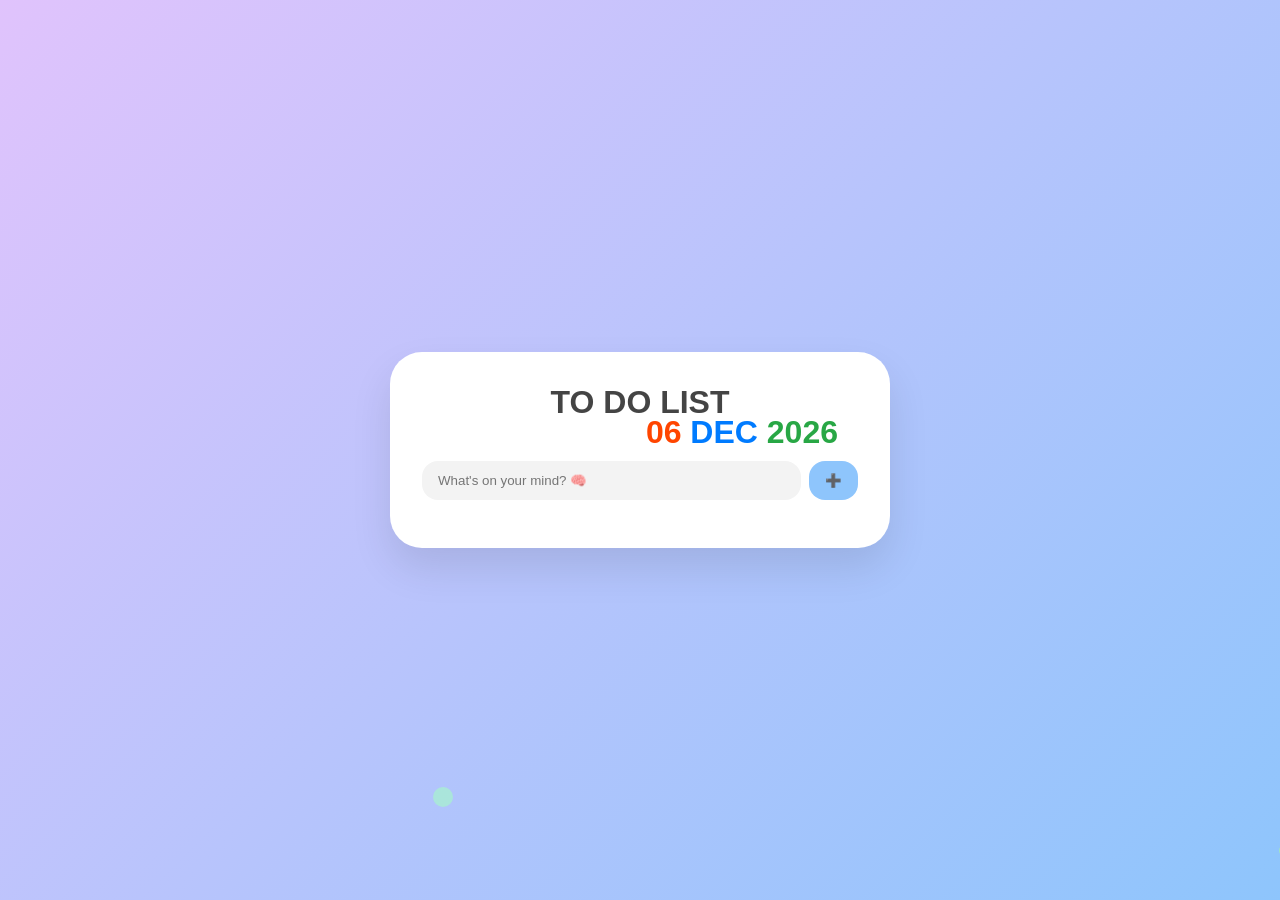
==== index.html @ 8485c05f "renamed to index.html" ====
<!DOCTYPE html>
<html lang="en">

<head>
    <meta charset="UTF-8" />
    <meta name="viewport" content="width=device-width, initial-scale=1.0" />
    <title>To-Do App (Ravi)</title>

    <style>
        * {
            margin: 0;
            padding: 0;
            box-sizing: border-box;
            font-family: 'Inter', sans-serif;
        }

       body {
    background: linear-gradient(135deg, #E0C3FC, #8EC5FC);
    min-height: 100vh;
    display: flex;
    justify-content: center;
    align-items: center;
    padding: 20px;
    overflow-x: hidden; /* Prevent horizontal overflow */
    overflow-y: auto;   /* Allow vertical scrolling */
    width: 100vw;       /* Ensure body width is fixed to viewport */
}

        .todo-container {
            background: white;
            padding: 2rem;
            border-radius: 2rem;
            width: 100%;
            max-width: 500px;
            box-shadow: 0 20px 40px rgba(0, 0, 0, 0.1);
            position: relative;
            z-index: 10;
        }

        h1 {
            text-align: center;
            margin-bottom: 1.5rem;
            font-weight: 600;
            color: #444;
        }

        .input-group {
            display: flex;
            gap: 0.5rem;
            margin-bottom: 1rem;
        }

        .input-group input,
        .input-group button {
            padding: 0.75rem 1rem;
            border: none;
            border-radius: 1rem;
        }

        .input-group input {
            flex: 1;
            background: #f3f3f3;
        }

        .input-group button {
            background: #8EC5FC;
            color: white;
            font-weight: 600;
            cursor: pointer;
            transition: 0.3s;
        }

        .input-group button:hover {
            background: #6ea8e9;
        }

        .task {
            background: #f9f9f9;
            padding: 1rem;
            border-radius: 1rem;
            margin-bottom: 1rem;
            display: flex;
            flex-direction: column;
            gap: 0.5rem;
            position: relative;
        }

        .task.complete {
            text-decoration: line-through;
            opacity: 0.6;
        }

        .task input[type="datetime-local"] {
            background: #fff;
            border: 1px solid #ddd;
            padding: 0.5rem;
            border-radius: 0.5rem;
            width: fit-content;
        }

        .task-buttons {
            display: flex;
            justify-content: flex-end;
            gap: 0.5rem;
        }

        .task-buttons button {
            background: transparent;
            border: none;
            font-size: 1rem;
            cursor: pointer;
        }

       h1 {
    text-align: center;
    margin-bottom: 2.5rem;  /* Increase bottom margin to give space for date box */
    font-weight: 600;
    color: #444;
    position: relative;
}

.date-box-wrapper {
    margin-top:10px;
    position: absolute;
    top: 20px; /* Adjust the position to give space from the top of the header */
    right: 20px; /* Keep it aligned to the right */
    display: flex;
    align-items: center;
    gap: 8px;
}



.date-box .day {
    color: orangered;
    font-weight: bold;
}

.date-box .month {
    color: #007bff;
    font-weight: bold;
}

.date-box .year {
    color: #28a745;
    font-weight: bold;
}



        /* Moving Bubbles */
       .bubble {
    position: absolute;
    border-radius: 50%;
    animation: move 10s infinite linear;
    pointer-events: none; /* So user can click through bubbles */
    z-index: 0; /* Behind the main content */
}

@keyframes move {
    0% {
        transform: translateY(0); /* Start from top */
    }
    100% {
        transform: translateY(-100vh); /* Move vertically */
    }
}


    </style>
</head>

<body>
    <div class="todo-container">
        <h1>
    TO DO LIST 
    <br>
    <div class="date-box-wrapper">
        <div class="date-box">
            <span class="day" id="dayNum"></span>
            <span class="month" id="month"></span>
            <span class="year" id="currentYear"></span>
        </div>
    </div>
</h1>



        <div class="input-group">
            <input type="text" id="task-input" placeholder="What's on your mind? 🧠">
            <button onclick="addTask()">➕</button>
        </div>
        <div id="task-list"></div>
    </div>

    <script>

        const date = new Date();

// Day, Month, and Year Formatting
const dayNum = String(date.getDate()).padStart(2, '0'); // Get day and pad it to 2 digits
const month = date.toLocaleString('en-US', { month: 'short' }).toUpperCase(); // Short month name in uppercase
const currentYear = date.getFullYear(); // Get full year

// Set values in the HTML
document.getElementById('dayNum').textContent = dayNum;
document.getElementById('month').textContent = month;
document.getElementById('currentYear').textContent = currentYear;

        // Add Task Function
        function addTask() {
            const input = document.getElementById('task-input');
            const taskText = input.value.trim();
            if (!taskText) return;

            const task = document.createElement('div');
            task.className = 'task';

            const text = document.createElement('div');
            text.textContent = taskText;
            text.contentEditable = false;

            const datetime = document.createElement('input');
            datetime.type = 'datetime-local';

            const buttons = document.createElement('div');
            buttons.className = 'task-buttons';

            const completeBtn = document.createElement('button');
            completeBtn.textContent = 'Complete';
            completeBtn.onclick = () => task.classList.toggle('complete');

            const editBtn = document.createElement('button');
            editBtn.textContent = 'Edit';
            editBtn.onclick = () => {
                text.contentEditable = !text.isContentEditable;
                editBtn.textContent = text.isContentEditable ? 'Save' : 'Edit';
            };

            const deleteBtn = document.createElement('button');
            deleteBtn.textContent = 'Delete';
            deleteBtn.onclick = () => task.remove();

            buttons.append(completeBtn, editBtn, deleteBtn);
            task.append(text, datetime, buttons);

            document.getElementById('task-list').appendChild(task);
            input.value = '';
        }

        // Add Event Listener for Enter Key to Add Task
        document.getElementById('task-input').addEventListener('keypress', function (e) {
            if (e.key === 'Enter') {
                addTask();
            }
        });

     

// Create a single colorful bubble
function createBubble() {


    const bubble = document.createElement('div');
    bubble.className = 'bubble';

    const size = Math.random() * 30 + 10; // 10px to 40px
    bubble.style.width = `${size}px`;
    bubble.style.height = `${size}px`;

    bubble.style.left = `${Math.random() * 100}vw`;
    bubble.style.top = `${Math.random() * 100}vh`;

    bubble.style.animationDuration = `${Math.random() * 10 + 5}s`; // 5s to 15s

    // Random color
    bubble.style.backgroundColor = `hsl(${Math.random() * 360}, 70%, 80%)`;

    bubble.style.opacity = 0.7 + Math.random() * 0.3; // Random opacity

    document.body.appendChild(bubble);

    bubbleCount++; // Increment bubble count

    // Remove bubble after animation ends
    setTimeout(() => {
        bubble.remove();
        bubbleCount--; // Decrease count when bubble is removed
    }, 20000); // 20s

}

// Create 3 bubbles every 500ms until the screen is full
const bubbleInterval = setInterval(() => {
    for (let i = 0; i < 3; i++) {
        createBubble();
    }
}, 500);



    </script>
</body>

</html>
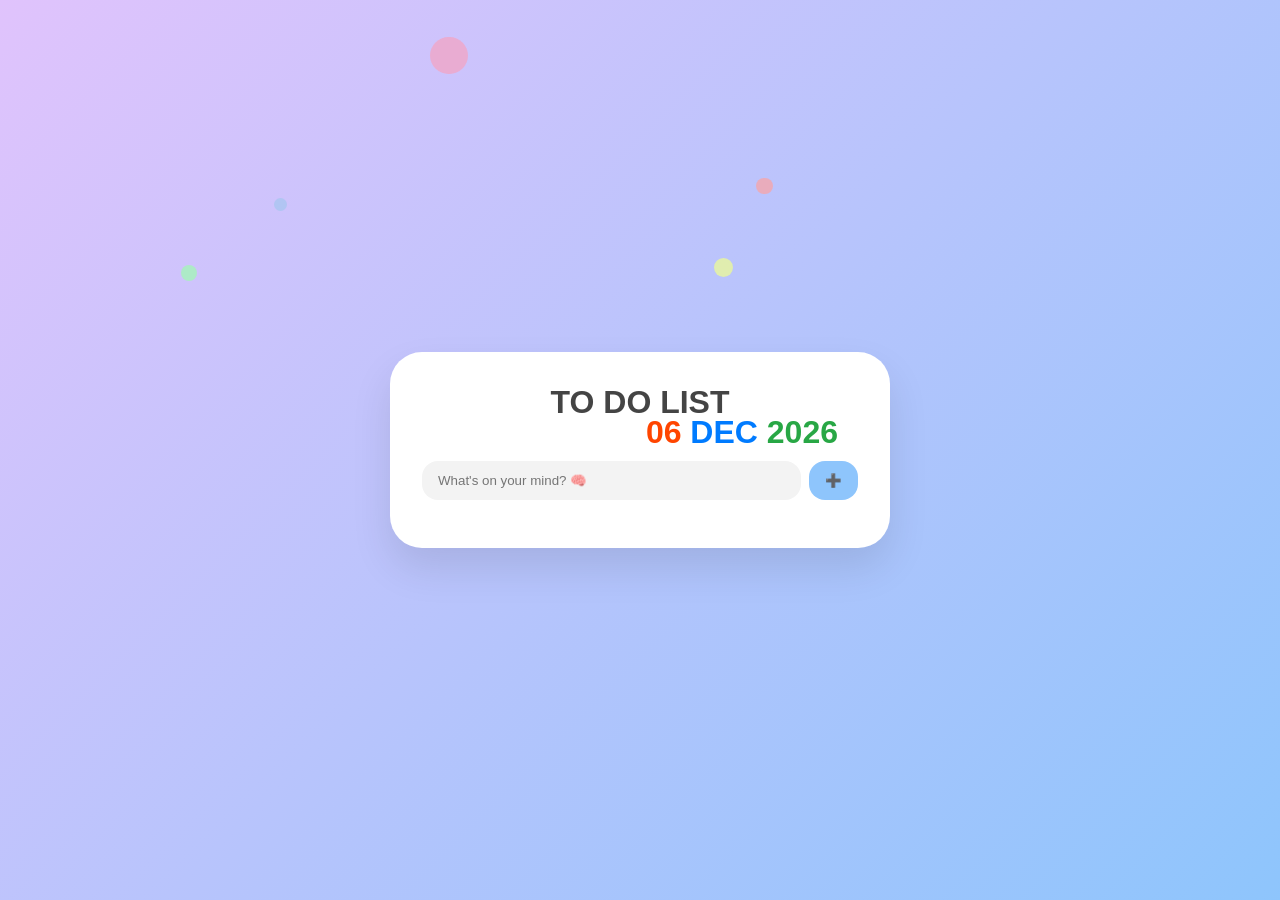
==== commit 9b180d0e: "updated" ====
--- a/index.html
+++ b/index.html
@@ -1,305 +1,304 @@
 <!DOCTYPE html>
 <html lang="en">
-
 <head>
-    <meta charset="UTF-8" />
-    <meta name="viewport" content="width=device-width, initial-scale=1.0" />
-    <title>To-Do App (Ravi)</title>
-
-    <style>
-        * {
-            margin: 0;
-            padding: 0;
-            box-sizing: border-box;
-            font-family: 'Inter', sans-serif;
+  <meta charset="UTF-8" />
+  <meta name="viewport" content="width=device-width, initial-scale=1.0" />
+  <title>To-Do App (Ravi)</title>
+  <style>
+    /* [Your Existing CSS Unchanged] */
+    * {
+      margin: 0;
+      padding: 0;
+      box-sizing: border-box;
+      font-family: 'Inter', sans-serif;
+    }
+
+    body {
+      background: linear-gradient(135deg, #E0C3FC, #8EC5FC);
+      min-height: 100vh;
+      display: flex;
+      justify-content: center;
+      align-items: center;
+      padding: 20px;
+      overflow-x: hidden;
+      overflow-y: auto;
+      width: 100vw;
+    }
+
+    .todo-container {
+      background: white;
+      padding: 2rem;
+      border-radius: 2rem;
+      width: 100%;
+      max-width: 500px;
+      box-shadow: 0 20px 40px rgba(0, 0, 0, 0.1);
+      position: relative;
+      z-index: 10;
+    }
+
+    h1 {
+      text-align: center;
+      margin-bottom: 2.5rem;
+      font-weight: 600;
+      color: #444;
+      position: relative;
+    }
+
+    .date-box-wrapper {
+      margin-top:10px;
+      position: absolute;
+      top: 20px;
+      right: 20px;
+      display: flex;
+      align-items: center;
+      gap: 8px;
+    }
+
+    .date-box .day { color: orangered; font-weight: bold; }
+    .date-box .month { color: #007bff; font-weight: bold; }
+    .date-box .year { color: #28a745; font-weight: bold; }
+
+    .input-group {
+      display: flex;
+      gap: 0.5rem;
+      margin-bottom: 1rem;
+    }
+
+    .input-group input,
+    .input-group button {
+      padding: 0.75rem 1rem;
+      border: none;
+      border-radius: 1rem;
+    }
+
+    .input-group input {
+      flex: 1;
+      background: #f3f3f3;
+    }
+
+    .input-group button {
+      background: #8EC5FC;
+      color: white;
+      font-weight: 600;
+      cursor: pointer;
+      transition: 0.3s;
+    }
+
+    .input-group button:hover {
+      background: #6ea8e9;
+    }
+
+    .task {
+      background: #f9f9f9;
+      padding: 1rem;
+      border-radius: 1rem;
+      margin-bottom: 1rem;
+      display: flex;
+      flex-direction: column;
+      gap: 0.5rem;
+      position: relative;
+    }
+
+    .task.complete {
+      text-decoration: line-through;
+      opacity: 0.6;
+    }
+
+    .task input[type="datetime-local"] {
+      background: #fff;
+      border: 1px solid #ddd;
+      padding: 0.5rem;
+      border-radius: 0.5rem;
+      width: fit-content;
+    }
+
+    .task-buttons {
+      display: flex;
+      justify-content: flex-end;
+      gap: 0.5rem;
+    }
+
+    .task-buttons button {
+      background: transparent;
+      border: none;
+      font-size: 1rem;
+      cursor: pointer;
+    }
+
+    /* Bubbles */
+    .bubble {
+      position: absolute;
+      border-radius: 50%;
+      animation: move 10s infinite linear;
+      pointer-events: none;
+      z-index: 0;
+    }
+
+    @keyframes move {
+      0% { transform: translateY(0); }
+      100% { transform: translateY(-100vh); }
+    }
+  </style>
+</head>
+<body>
+
+  <div class="todo-container">
+    <h1>
+      TO DO LIST 
+      <br>
+      <div class="date-box-wrapper">
+        <div class="date-box">
+          <span class="day" id="dayNum"></span>
+          <span class="month" id="month"></span>
+          <span class="year" id="currentYear"></span>
+        </div>
+      </div>
+    </h1>
+
+    <div class="input-group">
+      <input type="text" id="task-input" placeholder="What's on your mind? 🧠">
+      <button onclick="addTask()">➕</button>
+    </div>
+    <div id="task-list"></div>
+  </div>
+
+  <!-- Reminder Video Popup -->
+  <div id="video-popup" style="display: none; position: fixed; top: 0; left: 0; 
+    width: 100vw; height: 100vh; background: rgba(0,0,0,0.8); 
+    z-index: 9999; justify-content: center; align-items: center; flex-direction: column; color: white;">
+    
+    <video id="reminder-video" width="500" controls autoplay>
+      <source src="videos/WIN_20250730_22_50_21_Pro.mp4" type="video/mp4">
+      Your browser does not support the video tag.
+    </video>
+
+    <p style="margin-top: 20px; font-size: 1.2rem;">Have you completed the task? If not, extend the time ⏰</p>
+    <button onclick="closeVideoPopup()" style="margin-top: 10px; padding: 10px 20px; background: #28a745; border: none; color: white; border-radius: 10px; cursor: pointer;">
+      Got it!
+    </button>
+  </div>
+
+  <script>
+    const date = new Date();
+    const trackedTasks = [];
+
+    document.getElementById('dayNum').textContent = String(date.getDate()).padStart(2, '0');
+    document.getElementById('month').textContent = date.toLocaleString('en-US', { month: 'short' }).toUpperCase();
+    document.getElementById('currentYear').textContent = date.getFullYear();
+
+    function addTask() {
+      const input = document.getElementById('task-input');
+      const taskText = input.value.trim();
+      if (!taskText) return;
+
+      const task = document.createElement('div');
+      task.className = 'task';
+
+      const text = document.createElement('div');
+      text.textContent = taskText;
+      text.contentEditable = false;
+
+      const datetime = document.createElement('input');
+      datetime.type = 'datetime-local';
+
+      const buttons = document.createElement('div');
+      buttons.className = 'task-buttons';
+
+      const completeBtn = document.createElement('button');
+      completeBtn.textContent = 'Complete';
+      completeBtn.onclick = () => task.classList.toggle('complete');
+
+      const editBtn = document.createElement('button');
+      editBtn.textContent = 'Edit';
+      editBtn.onclick = () => {
+        text.contentEditable = !text.isContentEditable;
+        editBtn.textContent = text.isContentEditable ? 'Save' : 'Edit';
+      };
+
+      const deleteBtn = document.createElement('button');
+      deleteBtn.textContent = 'Delete';
+      deleteBtn.onclick = () => {
+        task.remove();
+        // Remove from tracking
+        const index = trackedTasks.findIndex(t => t.element === task);
+        if (index > -1) trackedTasks.splice(index, 1);
+      };
+
+      buttons.append(completeBtn, editBtn, deleteBtn);
+      task.append(text, datetime, buttons);
+
+      document.getElementById('task-list').appendChild(task);
+      input.value = '';
+
+      // Track this task
+      trackedTasks.push({
+        element: task,
+        textElement: text,
+        timeInput: datetime,
+        alerted: false
+      });
+    }
+
+    document.getElementById('task-input').addEventListener('keypress', function (e) {
+      if (e.key === 'Enter') addTask();
+    });
+
+    // Bubbles
+    let bubbleCount = 0;
+    function createBubble() {
+      const bubble = document.createElement('div');
+      bubble.className = 'bubble';
+
+      const size = Math.random() * 30 + 10;
+      bubble.style.width = `${size}px`;
+      bubble.style.height = `${size}px`;
+
+      bubble.style.left = `${Math.random() * 100}vw`;
+      bubble.style.top = `${Math.random() * 100}vh`;
+      bubble.style.animationDuration = `${Math.random() * 10 + 5}s`;
+      bubble.style.backgroundColor = `hsl(${Math.random() * 360}, 70%, 80%)`;
+      bubble.style.opacity = 0.7 + Math.random() * 0.3;
+
+      document.body.appendChild(bubble);
+      bubbleCount++;
+
+      setTimeout(() => {
+        bubble.remove();
+        bubbleCount--;
+      }, 20000);
+    }
+
+    setInterval(() => {
+      for (let i = 0; i < 3; i++) createBubble();
+    }, 500);
+
+    function showVideoPopup() {
+      document.getElementById("video-popup").style.display = "flex";
+      document.getElementById("reminder-video").currentTime = 0;
+      document.getElementById("reminder-video").play();
+    }
+
+    function closeVideoPopup() {
+      document.getElementById("video-popup").style.display = "none";
+      document.getElementById("reminder-video").pause();
+    }
+
+    // Deadline check every 30 seconds
+    setInterval(() => {
+      const now = new Date();
+      trackedTasks.forEach(taskObj => {
+        const deadline = new Date(taskObj.timeInput.value);
+        if (
+          taskObj.timeInput.value &&
+          deadline <= now &&
+          !taskObj.alerted &&
+          !taskObj.element.classList.contains('complete')
+        ) {
+          showVideoPopup();
+          taskObj.alerted = true;
         }
-
-       body {
-    background: linear-gradient(135deg, #E0C3FC, #8EC5FC);
-    min-height: 100vh;
-    display: flex;
-    justify-content: center;
-    align-items: center;
-    padding: 20px;
-    overflow-x: hidden; /* Prevent horizontal overflow */
-    overflow-y: auto;   /* Allow vertical scrolling */
-    width: 100vw;       /* Ensure body width is fixed to viewport */
-}
-
-        .todo-container {
-            background: white;
-            padding: 2rem;
-            border-radius: 2rem;
-            width: 100%;
-            max-width: 500px;
-            box-shadow: 0 20px 40px rgba(0, 0, 0, 0.1);
-            position: relative;
-            z-index: 10;
-        }
-
-        h1 {
-            text-align: center;
-            margin-bottom: 1.5rem;
-            font-weight: 600;
-            color: #444;
-        }
-
-        .input-group {
-            display: flex;
-            gap: 0.5rem;
-            margin-bottom: 1rem;
-        }
-
-        .input-group input,
-        .input-group button {
-            padding: 0.75rem 1rem;
-            border: none;
-            border-radius: 1rem;
-        }
-
-        .input-group input {
-            flex: 1;
-            background: #f3f3f3;
-        }
-
-        .input-group button {
-            background: #8EC5FC;
-            color: white;
-            font-weight: 600;
-            cursor: pointer;
-            transition: 0.3s;
-        }
-
-        .input-group button:hover {
-            background: #6ea8e9;
-        }
-
-        .task {
-            background: #f9f9f9;
-            padding: 1rem;
-            border-radius: 1rem;
-            margin-bottom: 1rem;
-            display: flex;
-            flex-direction: column;
-            gap: 0.5rem;
-            position: relative;
-        }
-
-        .task.complete {
-            text-decoration: line-through;
-            opacity: 0.6;
-        }
-
-        .task input[type="datetime-local"] {
-            background: #fff;
-            border: 1px solid #ddd;
-            padding: 0.5rem;
-            border-radius: 0.5rem;
-            width: fit-content;
-        }
-
-        .task-buttons {
-            display: flex;
-            justify-content: flex-end;
-            gap: 0.5rem;
-        }
-
-        .task-buttons button {
-            background: transparent;
-            border: none;
-            font-size: 1rem;
-            cursor: pointer;
-        }
-
-       h1 {
-    text-align: center;
-    margin-bottom: 2.5rem;  /* Increase bottom margin to give space for date box */
-    font-weight: 600;
-    color: #444;
-    position: relative;
-}
-
-.date-box-wrapper {
-    margin-top:10px;
-    position: absolute;
-    top: 20px; /* Adjust the position to give space from the top of the header */
-    right: 20px; /* Keep it aligned to the right */
-    display: flex;
-    align-items: center;
-    gap: 8px;
-}
-
-
-
-.date-box .day {
-    color: orangered;
-    font-weight: bold;
-}
-
-.date-box .month {
-    color: #007bff;
-    font-weight: bold;
-}
-
-.date-box .year {
-    color: #28a745;
-    font-weight: bold;
-}
-
-
-
-        /* Moving Bubbles */
-       .bubble {
-    position: absolute;
-    border-radius: 50%;
-    animation: move 10s infinite linear;
-    pointer-events: none; /* So user can click through bubbles */
-    z-index: 0; /* Behind the main content */
-}
-
-@keyframes move {
-    0% {
-        transform: translateY(0); /* Start from top */
-    }
-    100% {
-        transform: translateY(-100vh); /* Move vertically */
-    }
-}
-
-
-    </style>
-</head>
-
-<body>
-    <div class="todo-container">
-        <h1>
-    TO DO LIST 
-    <br>
-    <div class="date-box-wrapper">
-        <div class="date-box">
-            <span class="day" id="dayNum"></span>
-            <span class="month" id="month"></span>
-            <span class="year" id="currentYear"></span>
-        </div>
-    </div>
-</h1>
-
-
-
-        <div class="input-group">
-            <input type="text" id="task-input" placeholder="What's on your mind? 🧠">
-            <button onclick="addTask()">➕</button>
-        </div>
-        <div id="task-list"></div>
-    </div>
-
-    <script>
-
-        const date = new Date();
-
-// Day, Month, and Year Formatting
-const dayNum = String(date.getDate()).padStart(2, '0'); // Get day and pad it to 2 digits
-const month = date.toLocaleString('en-US', { month: 'short' }).toUpperCase(); // Short month name in uppercase
-const currentYear = date.getFullYear(); // Get full year
-
-// Set values in the HTML
-document.getElementById('dayNum').textContent = dayNum;
-document.getElementById('month').textContent = month;
-document.getElementById('currentYear').textContent = currentYear;
-
-        // Add Task Function
-        function addTask() {
-            const input = document.getElementById('task-input');
-            const taskText = input.value.trim();
-            if (!taskText) return;
-
-            const task = document.createElement('div');
-            task.className = 'task';
-
-            const text = document.createElement('div');
-            text.textContent = taskText;
-            text.contentEditable = false;
-
-            const datetime = document.createElement('input');
-            datetime.type = 'datetime-local';
-
-            const buttons = document.createElement('div');
-            buttons.className = 'task-buttons';
-
-            const completeBtn = document.createElement('button');
-            completeBtn.textContent = 'Complete';
-            completeBtn.onclick = () => task.classList.toggle('complete');
-
-            const editBtn = document.createElement('button');
-            editBtn.textContent = 'Edit';
-            editBtn.onclick = () => {
-                text.contentEditable = !text.isContentEditable;
-                editBtn.textContent = text.isContentEditable ? 'Save' : 'Edit';
-            };
-
-            const deleteBtn = document.createElement('button');
-            deleteBtn.textContent = 'Delete';
-            deleteBtn.onclick = () => task.remove();
-
-            buttons.append(completeBtn, editBtn, deleteBtn);
-            task.append(text, datetime, buttons);
-
-            document.getElementById('task-list').appendChild(task);
-            input.value = '';
-        }
-
-        // Add Event Listener for Enter Key to Add Task
-        document.getElementById('task-input').addEventListener('keypress', function (e) {
-            if (e.key === 'Enter') {
-                addTask();
-            }
-        });
-
-     
-
-// Create a single colorful bubble
-function createBubble() {
-
-
-    const bubble = document.createElement('div');
-    bubble.className = 'bubble';
-
-    const size = Math.random() * 30 + 10; // 10px to 40px
-    bubble.style.width = `${size}px`;
-    bubble.style.height = `${size}px`;
-
-    bubble.style.left = `${Math.random() * 100}vw`;
-    bubble.style.top = `${Math.random() * 100}vh`;
-
-    bubble.style.animationDuration = `${Math.random() * 10 + 5}s`; // 5s to 15s
-
-    // Random color
-    bubble.style.backgroundColor = `hsl(${Math.random() * 360}, 70%, 80%)`;
-
-    bubble.style.opacity = 0.7 + Math.random() * 0.3; // Random opacity
-
-    document.body.appendChild(bubble);
-
-    bubbleCount++; // Increment bubble count
-
-    // Remove bubble after animation ends
-    setTimeout(() => {
-        bubble.remove();
-        bubbleCount--; // Decrease count when bubble is removed
-    }, 20000); // 20s
-
-}
-
-// Create 3 bubbles every 500ms until the screen is full
-const bubbleInterval = setInterval(() => {
-    for (let i = 0; i < 3; i++) {
-        createBubble();
-    }
-}, 500);
-
-
-
-    </script>
+      });
+    }, 30000);
+  </script>
 </body>
-
 </html>
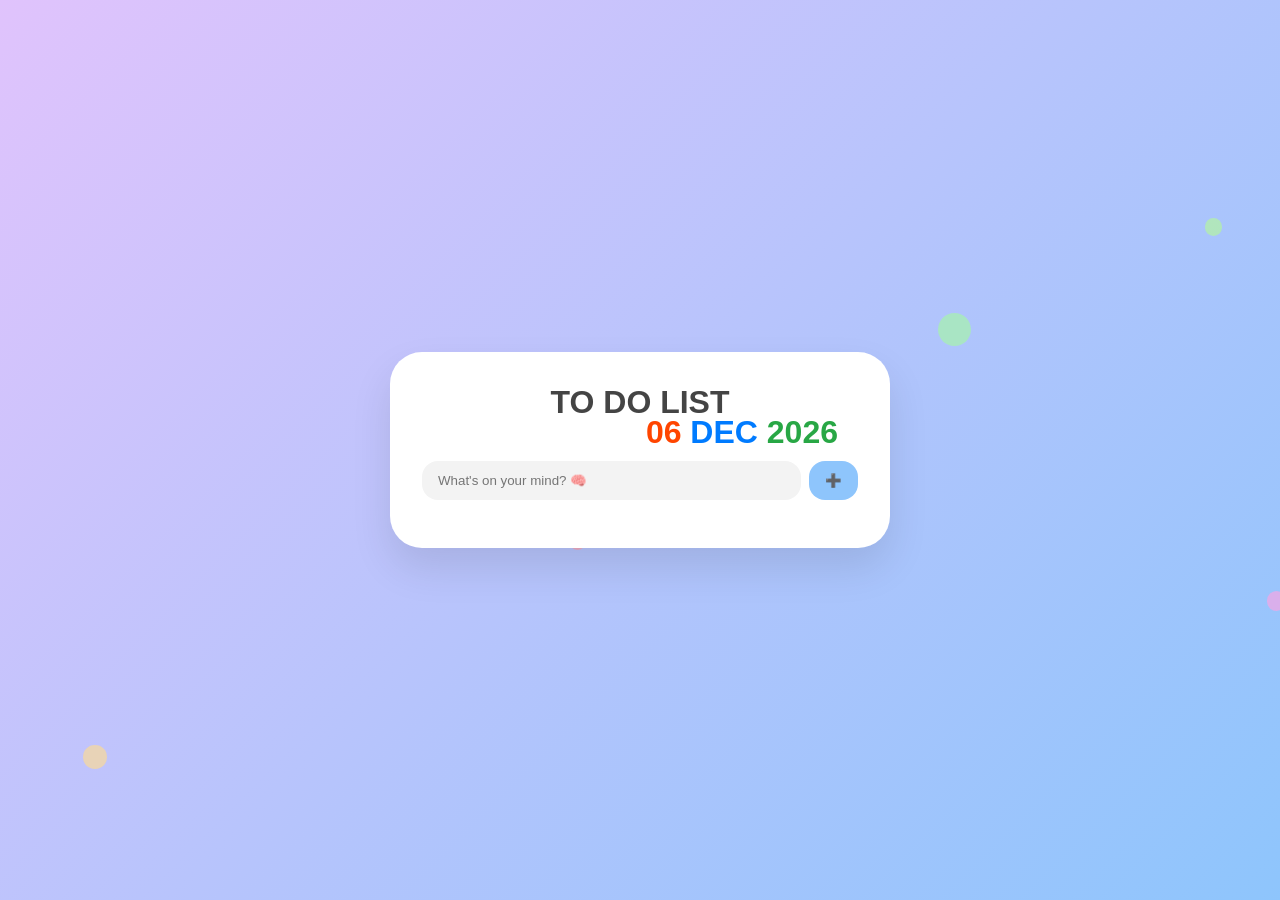
==== commit 610634e9: "updated" ====
--- a/index.html
+++ b/index.html
@@ -171,6 +171,16 @@
       <source src="videos/WIN_20250730_22_50_21_Pro.mp4" type="video/mp4">
       Your browser does not support the video tag.
     </video>
+
+    <iframe width="560" height="315"
+  src="https://www.youtube.com/embed/uhY2fqU_1yA?autoplay=1&mute=1"
+  title="YouTube video player"
+  frameborder="0"
+  allow="autoplay; encrypted-media"
+  allowfullscreen>
+</iframe>
+
+
 
     <p style="margin-top: 20px; font-size: 1.2rem;">Have you completed the task? If not, extend the time ⏰</p>
     <button onclick="closeVideoPopup()" style="margin-top: 10px; padding: 10px 20px; background: #28a745; border: none; color: white; border-radius: 10px; cursor: pointer;">
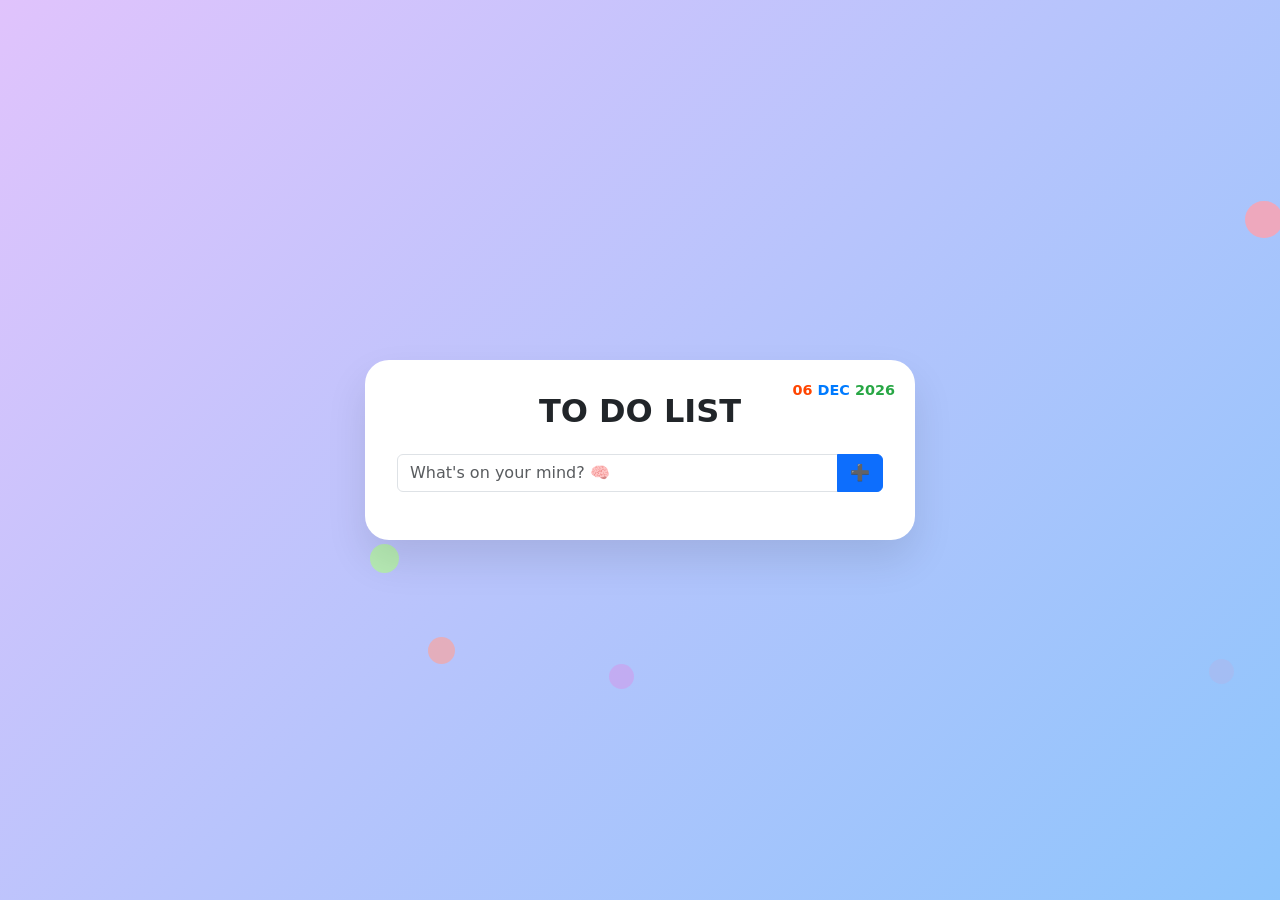
==== commit 4060b80d: "updated 5 th time" ====
--- a/index.html
+++ b/index.html
@@ -2,17 +2,13 @@
 <html lang="en">
 <head>
   <meta charset="UTF-8" />
-  <meta name="viewport" content="width=device-width, initial-scale=1.0" />
+  <meta name="viewport" content="width=device-width, initial-scale=1.0"/>
   <title>To-Do App (Ravi)</title>
+  
+  <!-- Bootstrap CDN -->
+  <link href="https://cdn.jsdelivr.net/npm/bootstrap@5.3.3/dist/css/bootstrap.min.css" rel="stylesheet"/>
+
   <style>
-    /* [Your Existing CSS Unchanged] */
-    * {
-      margin: 0;
-      padding: 0;
-      box-sizing: border-box;
-      font-family: 'Inter', sans-serif;
-    }
-
     body {
       background: linear-gradient(135deg, #E0C3FC, #8EC5FC);
       min-height: 100vh;
@@ -22,110 +18,36 @@
       padding: 20px;
       overflow-x: hidden;
       overflow-y: auto;
-      width: 100vw;
     }
 
     .todo-container {
       background: white;
       padding: 2rem;
-      border-radius: 2rem;
+      border-radius: 1.5rem;
+      max-width: 550px;
       width: 100%;
-      max-width: 500px;
       box-shadow: 0 20px 40px rgba(0, 0, 0, 0.1);
       position: relative;
       z-index: 10;
     }
 
-    h1 {
-      text-align: center;
-      margin-bottom: 2.5rem;
-      font-weight: 600;
-      color: #444;
-      position: relative;
-    }
-
     .date-box-wrapper {
-      margin-top:10px;
       position: absolute;
       top: 20px;
       right: 20px;
-      display: flex;
-      align-items: center;
-      gap: 8px;
-    }
-
-    .date-box .day { color: orangered; font-weight: bold; }
-    .date-box .month { color: #007bff; font-weight: bold; }
-    .date-box .year { color: #28a745; font-weight: bold; }
-
-    .input-group {
-      display: flex;
-      gap: 0.5rem;
-      margin-bottom: 1rem;
-    }
-
-    .input-group input,
-    .input-group button {
-      padding: 0.75rem 1rem;
-      border: none;
-      border-radius: 1rem;
-    }
-
-    .input-group input {
-      flex: 1;
-      background: #f3f3f3;
-    }
-
-    .input-group button {
-      background: #8EC5FC;
-      color: white;
-      font-weight: 600;
-      cursor: pointer;
-      transition: 0.3s;
-    }
-
-    .input-group button:hover {
-      background: #6ea8e9;
-    }
-
-    .task {
-      background: #f9f9f9;
-      padding: 1rem;
-      border-radius: 1rem;
-      margin-bottom: 1rem;
-      display: flex;
-      flex-direction: column;
-      gap: 0.5rem;
-      position: relative;
-    }
+      font-weight: bold;
+      font-size: 0.9rem;
+    }
+
+    .day { color: orangered; }
+    .month { color: #007bff; }
+    .year { color: #28a745; }
 
     .task.complete {
       text-decoration: line-through;
       opacity: 0.6;
     }
 
-    .task input[type="datetime-local"] {
-      background: #fff;
-      border: 1px solid #ddd;
-      padding: 0.5rem;
-      border-radius: 0.5rem;
-      width: fit-content;
-    }
-
-    .task-buttons {
-      display: flex;
-      justify-content: flex-end;
-      gap: 0.5rem;
-    }
-
-    .task-buttons button {
-      background: transparent;
-      border: none;
-      font-size: 1rem;
-      cursor: pointer;
-    }
-
-    /* Bubbles */
     .bubble {
       position: absolute;
       border-radius: 50%;
@@ -142,51 +64,49 @@
 </head>
 <body>
 
-  <div class="todo-container">
-    <h1>
-      TO DO LIST 
-      <br>
-      <div class="date-box-wrapper">
-        <div class="date-box">
-          <span class="day" id="dayNum"></span>
-          <span class="month" id="month"></span>
-          <span class="year" id="currentYear"></span>
-        </div>
-      </div>
-    </h1>
-
-    <div class="input-group">
-      <input type="text" id="task-input" placeholder="What's on your mind? 🧠">
-      <button onclick="addTask()">➕</button>
+  <div class="todo-container container">
+    <h2 class="text-center fw-bold mb-4">TO DO LIST</h2>
+    <div class="date-box-wrapper">
+      <span class="day" id="dayNum"></span> 
+      <span class="month" id="month"></span> 
+      <span class="year" id="currentYear"></span>
     </div>
+
+    <div class="input-group mb-3">
+      <input type="text" id="task-input" class="form-control" placeholder="What's on your mind? 🧠">
+      <button class="btn btn-primary" onclick="addTask()">➕</button>
+    </div>
+
     <div id="task-list"></div>
   </div>
 
-  <!-- Reminder Video Popup -->
-  <div id="video-popup" style="display: none; position: fixed; top: 0; left: 0; 
-    width: 100vw; height: 100vh; background: rgba(0,0,0,0.8); 
-    z-index: 9999; justify-content: center; align-items: center; flex-direction: column; color: white;">
+ <!-- Reminder Popup -->
+<div id="video-popup" class="d-none position-fixed top-0 start-0 w-100 h-100 d-flex flex-column justify-content-center align-items-center text-white" style="background: rgba(0,0,0,0.8); z-index: 9999;">
+  
+  <video id="video1" width="500" controls>
+    <source src="videos/video1.mp4" type="video/mp4">
+    Your browser does not support the video tag.
+  </video>
+
+  <video id="video2" width="500" controls class="d-none">
+    <source src="videos/video2.mp4" type="video/mp4">
+    Your browser does not support the video tag.
+  </video>
+
+  <video id="video3" width="500" controls class="d-none">
+    <source src="videos/video3.mp4" type="video/mp4">
+    Your browser does not support the video tag.
+  </video>
+
+  <p class="mt-3 fs-5">Have you completed the task? If not, extend the time ⏰</p>
+  <button onclick="closeVideoPopup()" class="btn btn-success mt-2">Got it!</button>
+</div>
+
+
     
-    <video id="reminder-video" width="500" controls autoplay>
-      <source src="videos/WIN_20250730_22_50_21_Pro.mp4" type="video/mp4">
-      Your browser does not support the video tag.
-    </video>
-
-    <iframe width="560" height="315"
-  src="https://www.youtube.com/embed/uhY2fqU_1yA?autoplay=1&mute=1"
-  title="YouTube video player"
-  frameborder="0"
-  allow="autoplay; encrypted-media"
-  allowfullscreen>
-</iframe>
-
-
-
-    <p style="margin-top: 20px; font-size: 1.2rem;">Have you completed the task? If not, extend the time ⏰</p>
-    <button onclick="closeVideoPopup()" style="margin-top: 10px; padding: 10px 20px; background: #28a745; border: none; color: white; border-radius: 10px; cursor: pointer;">
-      Got it!
-    </button>
-  </div>
+
+  <!-- Bootstrap JS -->
+  <script src="https://cdn.jsdelivr.net/npm/bootstrap@5.3.3/dist/js/bootstrap.bundle.min.js"></script>
 
   <script>
     const date = new Date();
@@ -202,51 +122,48 @@
       if (!taskText) return;
 
       const task = document.createElement('div');
-      task.className = 'task';
+      task.className = 'task p-3 mb-3 bg-light rounded';
 
       const text = document.createElement('div');
       text.textContent = taskText;
       text.contentEditable = false;
+      text.classList.add('mb-2');
 
       const datetime = document.createElement('input');
       datetime.type = 'datetime-local';
+      datetime.className = 'form-control mb-2 w-auto';
 
       const buttons = document.createElement('div');
-      buttons.className = 'task-buttons';
+      buttons.className = 'task-buttons d-flex gap-2 justify-content-end';
 
       const completeBtn = document.createElement('button');
-      completeBtn.textContent = 'Complete';
+      completeBtn.textContent = '✅';
+      completeBtn.className = 'btn btn-outline-success btn-sm';
       completeBtn.onclick = () => task.classList.toggle('complete');
 
       const editBtn = document.createElement('button');
-      editBtn.textContent = 'Edit';
+      editBtn.textContent = '✏️';
+      editBtn.className = 'btn btn-outline-warning btn-sm';
       editBtn.onclick = () => {
         text.contentEditable = !text.isContentEditable;
-        editBtn.textContent = text.isContentEditable ? 'Save' : 'Edit';
+        editBtn.textContent = text.isContentEditable ? '💾' : '✏️';
       };
 
       const deleteBtn = document.createElement('button');
-      deleteBtn.textContent = 'Delete';
+      deleteBtn.textContent = '🗑️';
+      deleteBtn.className = 'btn btn-outline-danger btn-sm';
       deleteBtn.onclick = () => {
         task.remove();
-        // Remove from tracking
         const index = trackedTasks.findIndex(t => t.element === task);
         if (index > -1) trackedTasks.splice(index, 1);
       };
 
       buttons.append(completeBtn, editBtn, deleteBtn);
       task.append(text, datetime, buttons);
-
       document.getElementById('task-list').appendChild(task);
       input.value = '';
 
-      // Track this task
-      trackedTasks.push({
-        element: task,
-        textElement: text,
-        timeInput: datetime,
-        alerted: false
-      });
+      trackedTasks.push({ element: task, textElement: text, timeInput: datetime, alerted: false });
     }
 
     document.getElementById('task-input').addEventListener('keypress', function (e) {
@@ -254,56 +171,69 @@
     });
 
     // Bubbles
-    let bubbleCount = 0;
     function createBubble() {
       const bubble = document.createElement('div');
       bubble.className = 'bubble';
-
       const size = Math.random() * 30 + 10;
       bubble.style.width = `${size}px`;
       bubble.style.height = `${size}px`;
-
       bubble.style.left = `${Math.random() * 100}vw`;
       bubble.style.top = `${Math.random() * 100}vh`;
       bubble.style.animationDuration = `${Math.random() * 10 + 5}s`;
       bubble.style.backgroundColor = `hsl(${Math.random() * 360}, 70%, 80%)`;
       bubble.style.opacity = 0.7 + Math.random() * 0.3;
-
       document.body.appendChild(bubble);
-      bubbleCount++;
-
-      setTimeout(() => {
-        bubble.remove();
-        bubbleCount--;
-      }, 20000);
-    }
-
-    setInterval(() => {
-      for (let i = 0; i < 3; i++) createBubble();
-    }, 500);
+      setTimeout(() => bubble.remove(), 20000);
+    }
+    setInterval(() => { for (let i = 0; i < 3; i++) createBubble(); }, 500);
 
     function showVideoPopup() {
-      document.getElementById("video-popup").style.display = "flex";
-      document.getElementById("reminder-video").currentTime = 0;
-      document.getElementById("reminder-video").play();
-    }
-
-    function closeVideoPopup() {
-      document.getElementById("video-popup").style.display = "none";
-      document.getElementById("reminder-video").pause();
-    }
-
-    // Deadline check every 30 seconds
+  const popup = document.getElementById("video-popup");
+  const video1 = document.getElementById("video1");
+  const video2 = document.getElementById("video2");
+  const video3 = document.getElementById("video3");
+
+  popup.classList.remove("d-none");
+
+  video1.classList.remove("d-none");
+  video2.classList.add("d-none");
+  video3.classList.add("d-none");
+
+  video1.currentTime = 0;
+  video1.volume = 1.0;
+  video1.play();
+
+  video1.onended = () => {
+    video1.classList.add("d-none");
+    video2.classList.remove("d-none");
+    video2.currentTime = 0;
+    video2.volume = 1.0;
+    video2.play();
+
+    video2.onended = () => {
+      video2.classList.add("d-none");
+      video3.classList.remove("d-none");
+      video3.currentTime = 0;
+      video3.volume = 1.0;
+      video3.play();
+    };
+  };
+}
+
+function closeVideoPopup() {
+  document.getElementById("video-popup").classList.add("d-none");
+
+  document.getElementById("video1").pause();
+  document.getElementById("video2").pause();
+  document.getElementById("video3").pause();
+}
+
+    // Deadline reminder
     setInterval(() => {
       const now = new Date();
       trackedTasks.forEach(taskObj => {
         const deadline = new Date(taskObj.timeInput.value);
-        if (
-          taskObj.timeInput.value &&
-          deadline <= now &&
-          !taskObj.alerted &&
-          !taskObj.element.classList.contains('complete')
-        ) {
+        if (taskObj.timeInput.value && deadline <= now && !taskObj.alerted && !taskObj.element.classList.contains('complete')) {
           showVideoPopup();
           taskObj.alerted = true;
         }
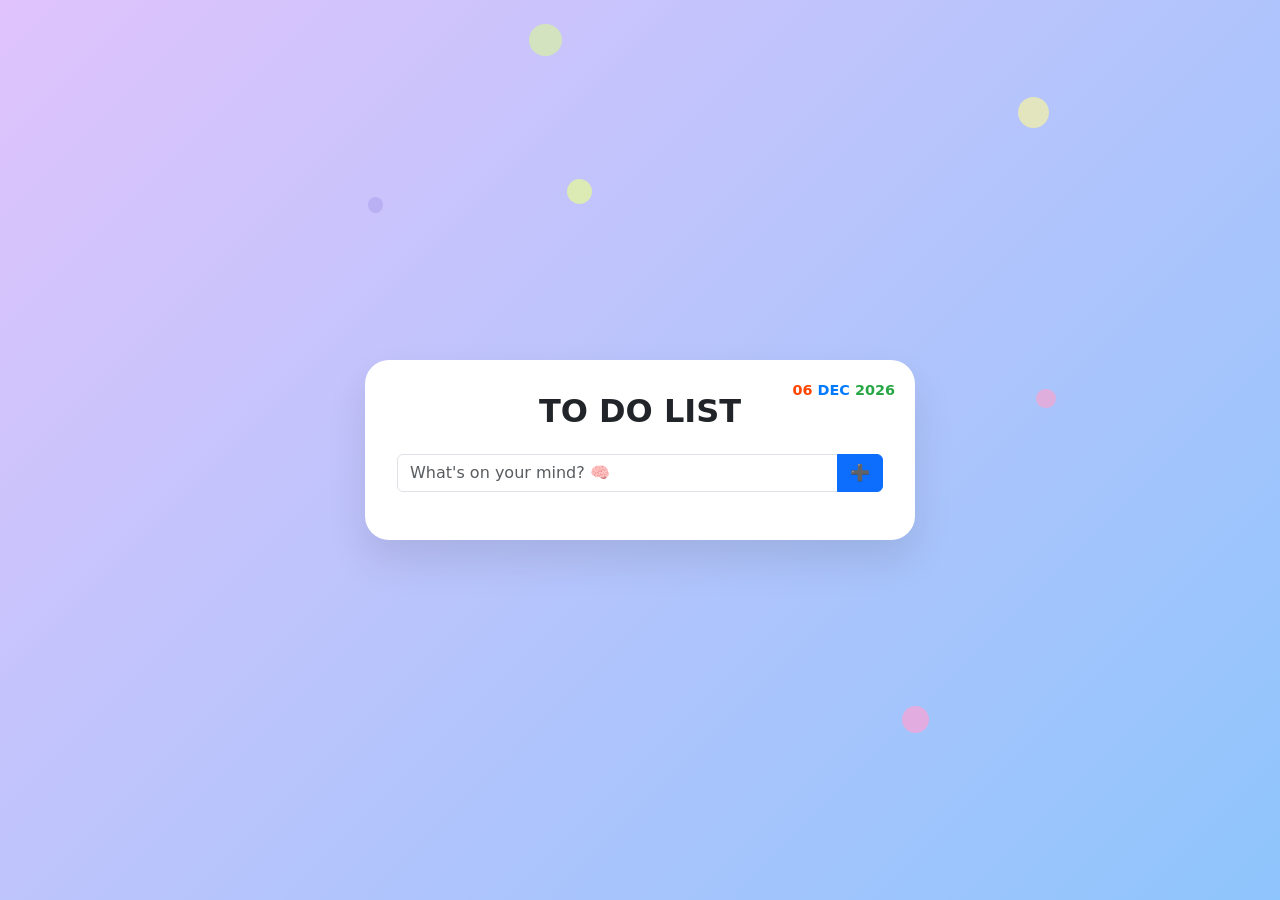
==== commit 6407d6d2: "update" ====
--- a/index.html
+++ b/index.html
@@ -104,7 +104,6 @@
 
 
     
-
   <!-- Bootstrap JS -->
   <script src="https://cdn.jsdelivr.net/npm/bootstrap@5.3.3/dist/js/bootstrap.bundle.min.js"></script>
 
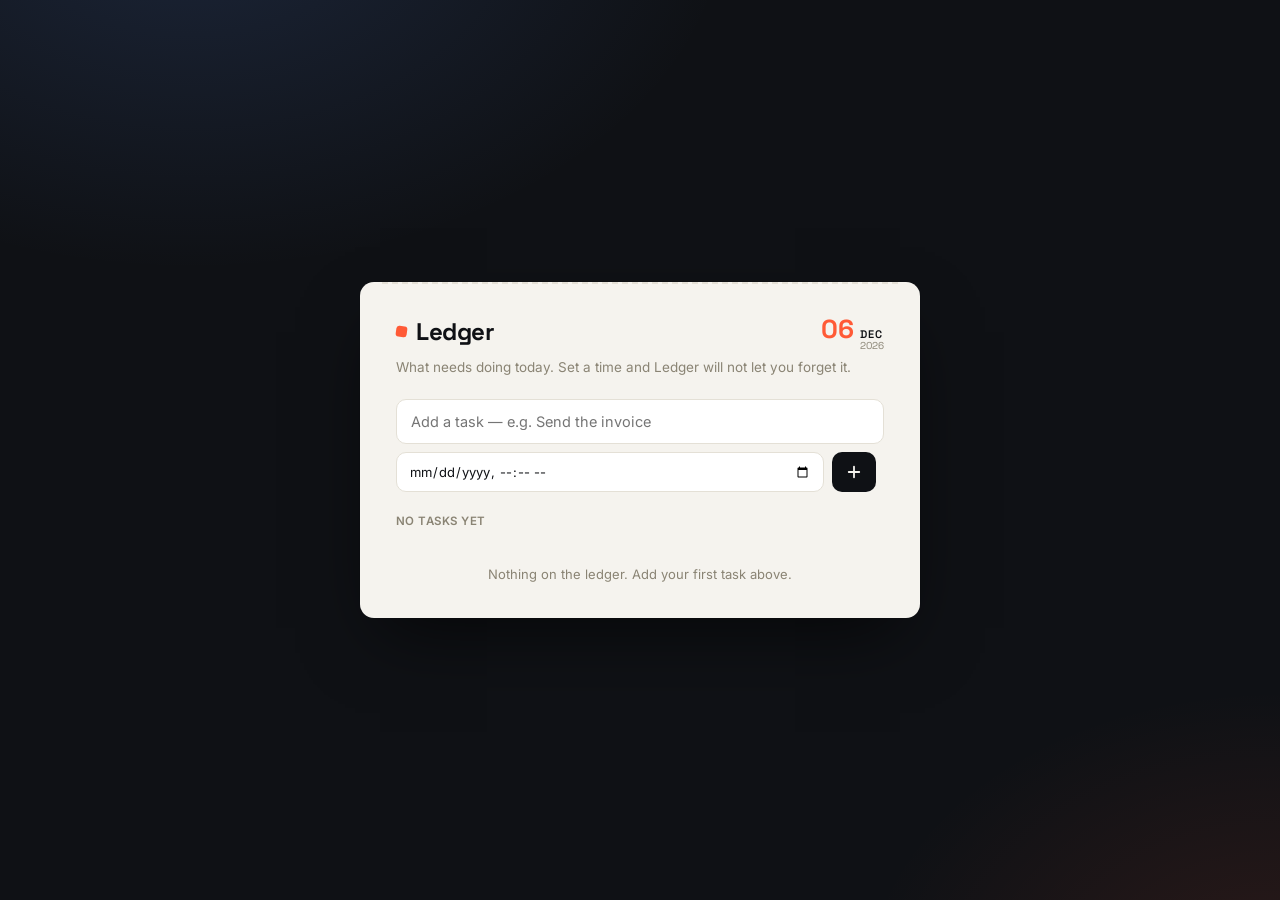
==== commit 05acbf44: "commit" ====
--- a/index.html
+++ b/index.html
@@ -1,243 +1,84 @@
 <!DOCTYPE html>
 <html lang="en">
+
 <head>
   <meta charset="UTF-8" />
-  <meta name="viewport" content="width=device-width, initial-scale=1.0"/>
-  <title>To-Do App (Ravi)</title>
-  
-  <!-- Bootstrap CDN -->
-  <link href="https://cdn.jsdelivr.net/npm/bootstrap@5.3.3/dist/css/bootstrap.min.css" rel="stylesheet"/>
+  <meta name="viewport" content="width=device-width, initial-scale=1.0" />
+  <title>Ledger — Task Tracker</title>
+  <link rel="preconnect" href="https://fonts.googleapis.com">
+  <link
+    href="https://fonts.googleapis.com/css2?family=Space+Grotesk:wght@500;600;700&family=Inter:wght@400;500;600&display=swap"
+    rel="stylesheet">
+  <link rel="stylesheet" href="style.css" />
+</head>
 
-  <style>
-    body {
-      background: linear-gradient(135deg, #E0C3FC, #8EC5FC);
-      min-height: 100vh;
-      display: flex;
-      justify-content: center;
-      align-items: center;
-      padding: 20px;
-      overflow-x: hidden;
-      overflow-y: auto;
-    }
-
-    .todo-container {
-      background: white;
-      padding: 2rem;
-      border-radius: 1.5rem;
-      max-width: 550px;
-      width: 100%;
-      box-shadow: 0 20px 40px rgba(0, 0, 0, 0.1);
-      position: relative;
-      z-index: 10;
-    }
-
-    .date-box-wrapper {
-      position: absolute;
-      top: 20px;
-      right: 20px;
-      font-weight: bold;
-      font-size: 0.9rem;
-    }
-
-    .day { color: orangered; }
-    .month { color: #007bff; }
-    .year { color: #28a745; }
-
-    .task.complete {
-      text-decoration: line-through;
-      opacity: 0.6;
-    }
-
-    .bubble {
-      position: absolute;
-      border-radius: 50%;
-      animation: move 10s infinite linear;
-      pointer-events: none;
-      z-index: 0;
-    }
-
-    @keyframes move {
-      0% { transform: translateY(0); }
-      100% { transform: translateY(-100vh); }
-    }
-  </style>
-</head>
 <body>
 
-  <div class="todo-container container">
-    <h2 class="text-center fw-bold mb-4">TO DO LIST</h2>
-    <div class="date-box-wrapper">
-      <span class="day" id="dayNum"></span> 
-      <span class="month" id="month"></span> 
-      <span class="year" id="currentYear"></span>
+  <div class="scene">
+    <div class="board">
+
+      <header class="board-head">
+        <div class="brand">
+          <span class="brand-mark"></span>
+          <h1>Ledger</h1>
+        </div>
+        <div class="today">
+          <span class="today-day" id="todayDay">01</span>
+          <div class="today-meta">
+            <span class="today-month" id="todayMonth">JAN</span>
+            <span class="today-year" id="todayYear">2026</span>
+          </div>
+        </div>
+      </header>
+
+      <p class="board-sub">What needs doing today. Set a time and Ledger will not let you forget it.</p>
+
+      <form class="composer" id="composer" autocomplete="off">
+        <input type="text" id="taskInput" placeholder="Add a task — e.g. Send the invoice" maxlength="140" />
+        <input type="datetime-local" id="taskWhen" />
+        <button type="submit" class="composer-add" aria-label="Add task">
+          <svg width="18" height="18" viewBox="0 0 24 24" fill="none" stroke="currentColor" stroke-width="2.4"
+            stroke-linecap="round">
+            <line x1="12" y1="5" x2="12" y2="19" />
+            <line x1="5" y1="12" x2="19" y2="12" />
+          </svg>
+        </button>
+      </form>
+
+      <div class="list-meta">
+        <span id="countLabel">No tasks yet</span>
+        <button class="clear-done" id="clearDone" hidden>Clear completed</button>
+      </div>
+
+      <ul class="task-list" id="taskList"></ul>
+
+      <p class="empty-state" id="emptyState">
+        Nothing on the ledger. Add your first task above.
+      </p>
+
     </div>
-
-    <div class="input-group mb-3">
-      <input type="text" id="task-input" class="form-control" placeholder="What's on your mind? 🧠">
-      <button class="btn btn-primary" onclick="addTask()">➕</button>
-    </div>
-
-    <div id="task-list"></div>
   </div>
 
- <!-- Reminder Popup -->
-<div id="video-popup" class="d-none position-fixed top-0 start-0 w-100 h-100 d-flex flex-column justify-content-center align-items-center text-white" style="background: rgba(0,0,0,0.8); z-index: 9999;">
-  
-  <video id="video1" width="500" controls>
-    <source src="videos/video1.mp4" type="video/mp4">
-    Your browser does not support the video tag.
-  </video>
+  <!-- Deadline alert -->
+  <div class="alert-overlay" id="alertOverlay" hidden>
+    <div class="alert-panel">
+      <span class="alert-kicker">Deadline reached</span>
+      <h2 class="alert-task" id="alertTaskName">Task name</h2>
 
-  <video id="video2" width="500" controls class="d-none">
-    <source src="videos/video2.mp4" type="video/mp4">
-    Your browser does not support the video tag.
-  </video>
+      <div class="alert-media">
+        <video id="alertVideo" playsinline></video>
+      </div>
 
-  <video id="video3" width="500" controls class="d-none">
-    <source src="videos/video3.mp4" type="video/mp4">
-    Your browser does not support the video tag.
-  </video>
+      <p class="alert-copy">If this isn't done yet, reschedule it now — Ledger will check again at the new time.</p>
 
-  <p class="mt-3 fs-5">Have you completed the task? If not, extend the time ⏰</p>
-  <button onclick="closeVideoPopup()" class="btn btn-success mt-2">Got it!</button>
-</div>
+      <div class="alert-actions">
+        <button class="alert-btn alert-btn-ghost" id="alertSnooze">Reschedule 15 min</button>
+        <button class="alert-btn alert-btn-primary" id="alertDismiss">Got it</button>
+      </div>
+    </div>
+  </div>
 
+  <script src="script.js"></script>
+</body>
 
-    
-  <!-- Bootstrap JS -->
-  <script src="https://cdn.jsdelivr.net/npm/bootstrap@5.3.3/dist/js/bootstrap.bundle.min.js"></script>
-
-  <script>
-    const date = new Date();
-    const trackedTasks = [];
-
-    document.getElementById('dayNum').textContent = String(date.getDate()).padStart(2, '0');
-    document.getElementById('month').textContent = date.toLocaleString('en-US', { month: 'short' }).toUpperCase();
-    document.getElementById('currentYear').textContent = date.getFullYear();
-
-    function addTask() {
-      const input = document.getElementById('task-input');
-      const taskText = input.value.trim();
-      if (!taskText) return;
-
-      const task = document.createElement('div');
-      task.className = 'task p-3 mb-3 bg-light rounded';
-
-      const text = document.createElement('div');
-      text.textContent = taskText;
-      text.contentEditable = false;
-      text.classList.add('mb-2');
-
-      const datetime = document.createElement('input');
-      datetime.type = 'datetime-local';
-      datetime.className = 'form-control mb-2 w-auto';
-
-      const buttons = document.createElement('div');
-      buttons.className = 'task-buttons d-flex gap-2 justify-content-end';
-
-      const completeBtn = document.createElement('button');
-      completeBtn.textContent = '✅';
-      completeBtn.className = 'btn btn-outline-success btn-sm';
-      completeBtn.onclick = () => task.classList.toggle('complete');
-
-      const editBtn = document.createElement('button');
-      editBtn.textContent = '✏️';
-      editBtn.className = 'btn btn-outline-warning btn-sm';
-      editBtn.onclick = () => {
-        text.contentEditable = !text.isContentEditable;
-        editBtn.textContent = text.isContentEditable ? '💾' : '✏️';
-      };
-
-      const deleteBtn = document.createElement('button');
-      deleteBtn.textContent = '🗑️';
-      deleteBtn.className = 'btn btn-outline-danger btn-sm';
-      deleteBtn.onclick = () => {
-        task.remove();
-        const index = trackedTasks.findIndex(t => t.element === task);
-        if (index > -1) trackedTasks.splice(index, 1);
-      };
-
-      buttons.append(completeBtn, editBtn, deleteBtn);
-      task.append(text, datetime, buttons);
-      document.getElementById('task-list').appendChild(task);
-      input.value = '';
-
-      trackedTasks.push({ element: task, textElement: text, timeInput: datetime, alerted: false });
-    }
-
-    document.getElementById('task-input').addEventListener('keypress', function (e) {
-      if (e.key === 'Enter') addTask();
-    });
-
-    // Bubbles
-    function createBubble() {
-      const bubble = document.createElement('div');
-      bubble.className = 'bubble';
-      const size = Math.random() * 30 + 10;
-      bubble.style.width = `${size}px`;
-      bubble.style.height = `${size}px`;
-      bubble.style.left = `${Math.random() * 100}vw`;
-      bubble.style.top = `${Math.random() * 100}vh`;
-      bubble.style.animationDuration = `${Math.random() * 10 + 5}s`;
-      bubble.style.backgroundColor = `hsl(${Math.random() * 360}, 70%, 80%)`;
-      bubble.style.opacity = 0.7 + Math.random() * 0.3;
-      document.body.appendChild(bubble);
-      setTimeout(() => bubble.remove(), 20000);
-    }
-    setInterval(() => { for (let i = 0; i < 3; i++) createBubble(); }, 500);
-
-    function showVideoPopup() {
-  const popup = document.getElementById("video-popup");
-  const video1 = document.getElementById("video1");
-  const video2 = document.getElementById("video2");
-  const video3 = document.getElementById("video3");
-
-  popup.classList.remove("d-none");
-
-  video1.classList.remove("d-none");
-  video2.classList.add("d-none");
-  video3.classList.add("d-none");
-
-  video1.currentTime = 0;
-  video1.volume = 1.0;
-  video1.play();
-
-  video1.onended = () => {
-    video1.classList.add("d-none");
-    video2.classList.remove("d-none");
-    video2.currentTime = 0;
-    video2.volume = 1.0;
-    video2.play();
-
-    video2.onended = () => {
-      video2.classList.add("d-none");
-      video3.classList.remove("d-none");
-      video3.currentTime = 0;
-      video3.volume = 1.0;
-      video3.play();
-    };
-  };
-}
-
-function closeVideoPopup() {
-  document.getElementById("video-popup").classList.add("d-none");
-
-  document.getElementById("video1").pause();
-  document.getElementById("video2").pause();
-  document.getElementById("video3").pause();
-}
-
-    // Deadline reminder
-    setInterval(() => {
-      const now = new Date();
-      trackedTasks.forEach(taskObj => {
-        const deadline = new Date(taskObj.timeInput.value);
-        if (taskObj.timeInput.value && deadline <= now && !taskObj.alerted && !taskObj.element.classList.contains('complete')) {
-          showVideoPopup();
-          taskObj.alerted = true;
-        }
-      });
-    }, 30000);
-  </script>
-</body>
-</html>
+</html>
--- a/style.css
+++ b/style.css
@@ -0,0 +1,597 @@
+/* ============================================================
+   TOKENS
+   ============================================================ */
+:root {
+    --ink: #0F1115;
+    --ink-soft: #181B22;
+    --paper: #F5F3EE;
+    --paper-line: #E4E0D6;
+    --paper-dim: #8A8474;
+
+    --red: #FF5A36;
+    --red-deep: #D8431F;
+    --blue: #5B8DEF;
+    --green: #2FB766;
+
+    --display: 'Space Grotesk', sans-serif;
+    --body: 'Inter', sans-serif;
+
+    --radius: 14px;
+}
+
+* {
+    margin: 0;
+    padding: 0;
+    box-sizing: border-box;
+}
+
+html,
+body {
+    height: 100%;
+    font-family: var(--body);
+    background: var(--ink);
+    color: var(--ink);
+}
+
+/* ambient backdrop texture — quiet, not decorative bubbles */
+body {
+    background:
+        radial-gradient(ellipse 900px 600px at 15% -10%, rgba(91, 141, 239, 0.16), transparent 60%),
+        radial-gradient(ellipse 700px 500px at 100% 110%, rgba(255, 90, 54, 0.12), transparent 60%),
+        var(--ink);
+}
+
+/* ============================================================
+   LAYOUT
+   ============================================================ */
+.scene {
+    min-height: 100vh;
+    display: flex;
+    align-items: center;
+    justify-content: center;
+    padding: 32px 20px;
+}
+
+.board {
+    width: 100%;
+    max-width: 560px;
+    background: var(--paper);
+    border-radius: var(--radius);
+    padding: 34px 36px 30px;
+    box-shadow:
+        0 1px 0 rgba(255, 255, 255, 0.06) inset,
+        0 30px 70px -20px rgba(0, 0, 0, 0.65),
+        0 0 0 1px rgba(0, 0, 0, 0.04);
+    position: relative;
+}
+
+/* perforated edge — ties to "ledger / pad" concept */
+.board::before {
+    content: '';
+    position: absolute;
+    top: 0;
+    left: 22px;
+    right: 22px;
+    height: 0;
+    border-top: 2px dashed var(--paper-line);
+}
+
+/* ============================================================
+   HEADER
+   ============================================================ */
+.board-head {
+    display: flex;
+    align-items: flex-start;
+    justify-content: space-between;
+    margin-bottom: 6px;
+}
+
+.brand {
+    display: flex;
+    align-items: center;
+    gap: 9px;
+}
+
+.brand-mark {
+    width: 11px;
+    height: 11px;
+    border-radius: 3px;
+    background: var(--red);
+    transform: rotate(8deg);
+}
+
+.brand h1 {
+    font-family: var(--display);
+    font-size: 24px;
+    font-weight: 700;
+    letter-spacing: -0.02em;
+    color: var(--ink);
+}
+
+.today {
+    display: flex;
+    align-items: baseline;
+    gap: 6px;
+    font-family: var(--display);
+}
+
+.today-day {
+    font-size: 26px;
+    font-weight: 700;
+    color: var(--red);
+    line-height: 1;
+}
+
+.today-meta {
+    display: flex;
+    flex-direction: column;
+    line-height: 1.1;
+}
+
+.today-month {
+    font-size: 11px;
+    font-weight: 600;
+    letter-spacing: 0.08em;
+    color: var(--ink);
+}
+
+.today-year {
+    font-size: 10px;
+    color: var(--paper-dim);
+}
+
+.board-sub {
+    font-size: 13.5px;
+    color: var(--paper-dim);
+    margin: 4px 0 22px;
+    line-height: 1.5;
+}
+
+/* ============================================================
+   COMPOSER
+   ============================================================ */
+.composer {
+    display: grid;
+    grid-template-columns: 1fr auto auto;
+    gap: 8px;
+    margin-bottom: 22px;
+}
+
+.composer input[type="text"] {
+    grid-column: 1 / -1;
+    font-family: var(--body);
+    font-size: 14.5px;
+    padding: 13px 14px;
+    border: 1.5px solid var(--paper-line);
+    border-radius: 10px;
+    background: #fff;
+    color: var(--ink);
+    outline: none;
+    transition: border-color 0.15s;
+}
+
+.composer input[type="text"]:focus {
+    border-color: var(--ink);
+}
+
+.composer input[type="datetime-local"] {
+    font-family: var(--body);
+    font-size: 13px;
+    padding: 10px 12px;
+    border: 1.5px solid var(--paper-line);
+    border-radius: 10px;
+    background: #fff;
+    color: var(--ink);
+    outline: none;
+    transition: border-color 0.15s;
+}
+
+.composer input[type="datetime-local"]:focus {
+    border-color: var(--ink);
+}
+
+.composer-add {
+    width: 44px;
+    border: none;
+    border-radius: 10px;
+    background: var(--ink);
+    color: var(--paper);
+    display: flex;
+    align-items: center;
+    justify-content: center;
+    cursor: pointer;
+    transition: background 0.15s, transform 0.1s;
+}
+
+.composer-add:hover {
+    background: var(--red);
+}
+
+.composer-add:active {
+    transform: scale(0.94);
+}
+
+/* ============================================================
+   LIST META
+   ============================================================ */
+.list-meta {
+    display: flex;
+    align-items: center;
+    justify-content: space-between;
+    margin-bottom: 10px;
+}
+
+.list-meta span {
+    font-size: 11.5px;
+    font-weight: 600;
+    letter-spacing: 0.04em;
+    text-transform: uppercase;
+    color: var(--paper-dim);
+}
+
+.clear-done {
+    font-family: var(--body);
+    font-size: 11.5px;
+    font-weight: 500;
+    color: var(--paper-dim);
+    background: none;
+    border: none;
+    cursor: pointer;
+    text-decoration: underline;
+    text-underline-offset: 2px;
+}
+
+.clear-done:hover {
+    color: var(--ink);
+}
+
+/* ============================================================
+   TASK LIST
+   ============================================================ */
+.task-list {
+    list-style: none;
+    display: flex;
+    flex-direction: column;
+    gap: 8px;
+}
+
+.task {
+    display: grid;
+    grid-template-columns: auto 1fr auto auto;
+    align-items: center;
+    gap: 12px;
+    padding: 12px 12px;
+    background: #fff;
+    border: 1px solid var(--paper-line);
+    border-radius: 10px;
+    animation: taskIn 0.25s ease both;
+}
+
+@keyframes taskIn {
+    from {
+        opacity: 0;
+        transform: translateY(-6px);
+    }
+
+    to {
+        opacity: 1;
+        transform: translateY(0);
+    }
+}
+
+.task-check {
+    width: 21px;
+    height: 21px;
+    border-radius: 50%;
+    border: 2px solid var(--paper-line);
+    background: none;
+    cursor: pointer;
+    display: flex;
+    align-items: center;
+    justify-content: center;
+    color: transparent;
+    transition: all 0.15s;
+    flex-shrink: 0;
+}
+
+.task-check:hover {
+    border-color: var(--green);
+}
+
+.task-check svg {
+    width: 11px;
+    height: 11px;
+}
+
+.task.complete .task-check {
+    background: var(--green);
+    border-color: var(--green);
+    color: #fff;
+}
+
+.task-body {
+    min-width: 0;
+}
+
+.task-text {
+    font-size: 14px;
+    font-weight: 500;
+    color: var(--ink);
+    outline: none;
+    word-break: break-word;
+}
+
+.task.complete .task-text {
+    text-decoration: line-through;
+    color: var(--paper-dim);
+}
+
+.task-text[contenteditable="true"] {
+    border-bottom: 1.5px dashed var(--blue);
+}
+
+.task-when {
+    font-size: 11px;
+    color: var(--paper-dim);
+    margin-top: 2px;
+    display: flex;
+    align-items: center;
+    gap: 5px;
+}
+
+.task-when-dot {
+    width: 6px;
+    height: 6px;
+    border-radius: 50%;
+    background: var(--blue);
+    flex-shrink: 0;
+}
+
+.task.due-soon .task-when-dot {
+    background: #E0A53C;
+}
+
+.task.overdue .task-when-dot {
+    background: var(--red);
+    animation: pulseDot 1s infinite;
+}
+
+@keyframes pulseDot {
+
+    0%,
+    100% {
+        box-shadow: 0 0 0 0 rgba(255, 90, 54, 0.5);
+    }
+
+    50% {
+        box-shadow: 0 0 0 5px rgba(255, 90, 54, 0);
+    }
+}
+
+.task-actions {
+    display: flex;
+    gap: 4px;
+}
+
+.task-icon-btn {
+    width: 30px;
+    height: 30px;
+    border: none;
+    background: none;
+    border-radius: 7px;
+    display: flex;
+    align-items: center;
+    justify-content: center;
+    color: var(--paper-dim);
+    cursor: pointer;
+    transition: background 0.15s, color 0.15s;
+}
+
+.task-icon-btn:hover {
+    background: var(--paper-line);
+    color: var(--ink);
+}
+
+.task-icon-btn.danger:hover {
+    background: #FCE4DE;
+    color: var(--red);
+}
+
+.task-icon-btn svg {
+    width: 15px;
+    height: 15px;
+}
+
+/* ============================================================
+   EMPTY STATE
+   ============================================================ */
+.empty-state {
+    display: none;
+    text-align: center;
+    font-size: 13px;
+    color: var(--paper-dim);
+    padding: 28px 10px 6px;
+}
+
+.empty-state.show {
+    display: block;
+}
+
+/* ============================================================
+   ALERT OVERLAY
+   ============================================================ */
+.alert-overlay[hidden] {
+    display: none;
+}
+
+.alert-overlay {
+    position: fixed;
+    inset: 0;
+    background: rgba(15, 17, 21, 0.86);
+    backdrop-filter: blur(6px);
+    display: flex;
+    align-items: center;
+    justify-content: center;
+    z-index: 999;
+    padding: 20px;
+    animation: fadeIn 0.2s ease;
+}
+
+@keyframes fadeIn {
+    from {
+        opacity: 0;
+    }
+
+    to {
+        opacity: 1;
+    }
+}
+
+.alert-panel {
+    width: 100%;
+    max-width: 480px;
+    background: var(--paper);
+    border-radius: var(--radius);
+    padding: 28px;
+    text-align: center;
+    animation: panelIn 0.3s cubic-bezier(.2, .8, .3, 1.2);
+}
+
+@keyframes panelIn {
+    from {
+        opacity: 0;
+        transform: translateY(14px) scale(0.97);
+    }
+
+    to {
+        opacity: 1;
+        transform: translateY(0) scale(1);
+    }
+}
+
+.alert-kicker {
+    display: inline-block;
+    font-size: 11px;
+    font-weight: 700;
+    letter-spacing: 0.08em;
+    text-transform: uppercase;
+    color: var(--red);
+    background: #FCE4DE;
+    padding: 5px 11px;
+    border-radius: 20px;
+    margin-bottom: 12px;
+}
+
+.alert-task {
+    font-family: var(--display);
+    font-size: 21px;
+    font-weight: 700;
+    color: var(--ink);
+    margin-bottom: 16px;
+    word-break: break-word;
+}
+
+.alert-media {
+    width: 100%;
+    aspect-ratio: 16/9;
+    background: var(--ink);
+    border-radius: 10px;
+    overflow: hidden;
+    margin-bottom: 16px;
+}
+
+.alert-media video {
+    width: 100%;
+    height: 100%;
+    object-fit: cover;
+    display: block;
+}
+
+.alert-copy {
+    font-size: 13.5px;
+    color: var(--paper-dim);
+    line-height: 1.6;
+    margin-bottom: 22px;
+}
+
+.alert-actions {
+    display: flex;
+    gap: 10px;
+}
+
+.alert-btn {
+    flex: 1;
+    padding: 12px;
+    border-radius: 10px;
+    font-family: var(--body);
+    font-size: 13.5px;
+    font-weight: 600;
+    cursor: pointer;
+    border: none;
+    transition: opacity 0.15s, transform 0.1s;
+}
+
+.alert-btn:active {
+    transform: scale(0.97);
+}
+
+.alert-btn-ghost {
+    background: #fff;
+    color: var(--ink);
+    border: 1.5px solid var(--paper-line);
+}
+
+.alert-btn-ghost:hover {
+    border-color: var(--ink);
+}
+
+.alert-btn-primary {
+    background: var(--ink);
+    color: var(--paper);
+}
+
+.alert-btn-primary:hover {
+    background: var(--red);
+}
+
+/* ============================================================
+   RESPONSIVE
+   ============================================================ */
+@media (max-width: 480px) {
+    .board {
+        padding: 26px 20px 22px;
+    }
+
+    .composer {
+        grid-template-columns: 1fr;
+    }
+
+    .composer input[type="datetime-local"] {
+        width: 100%;
+    }
+
+    .composer-add {
+        width: 100%;
+        height: 42px;
+    }
+
+    .task {
+        grid-template-columns: auto 1fr;
+    }
+
+    .task-actions {
+        grid-column: 1 / -1;
+        justify-content: flex-end;
+    }
+}
+
+/* respect reduced motion */
+@media (prefers-reduced-motion: reduce) {
+
+    *,
+    *::before,
+    *::after {
+        animation-duration: 0.01ms !important;
+        transition-duration: 0.01ms !important;
+    }
+}
